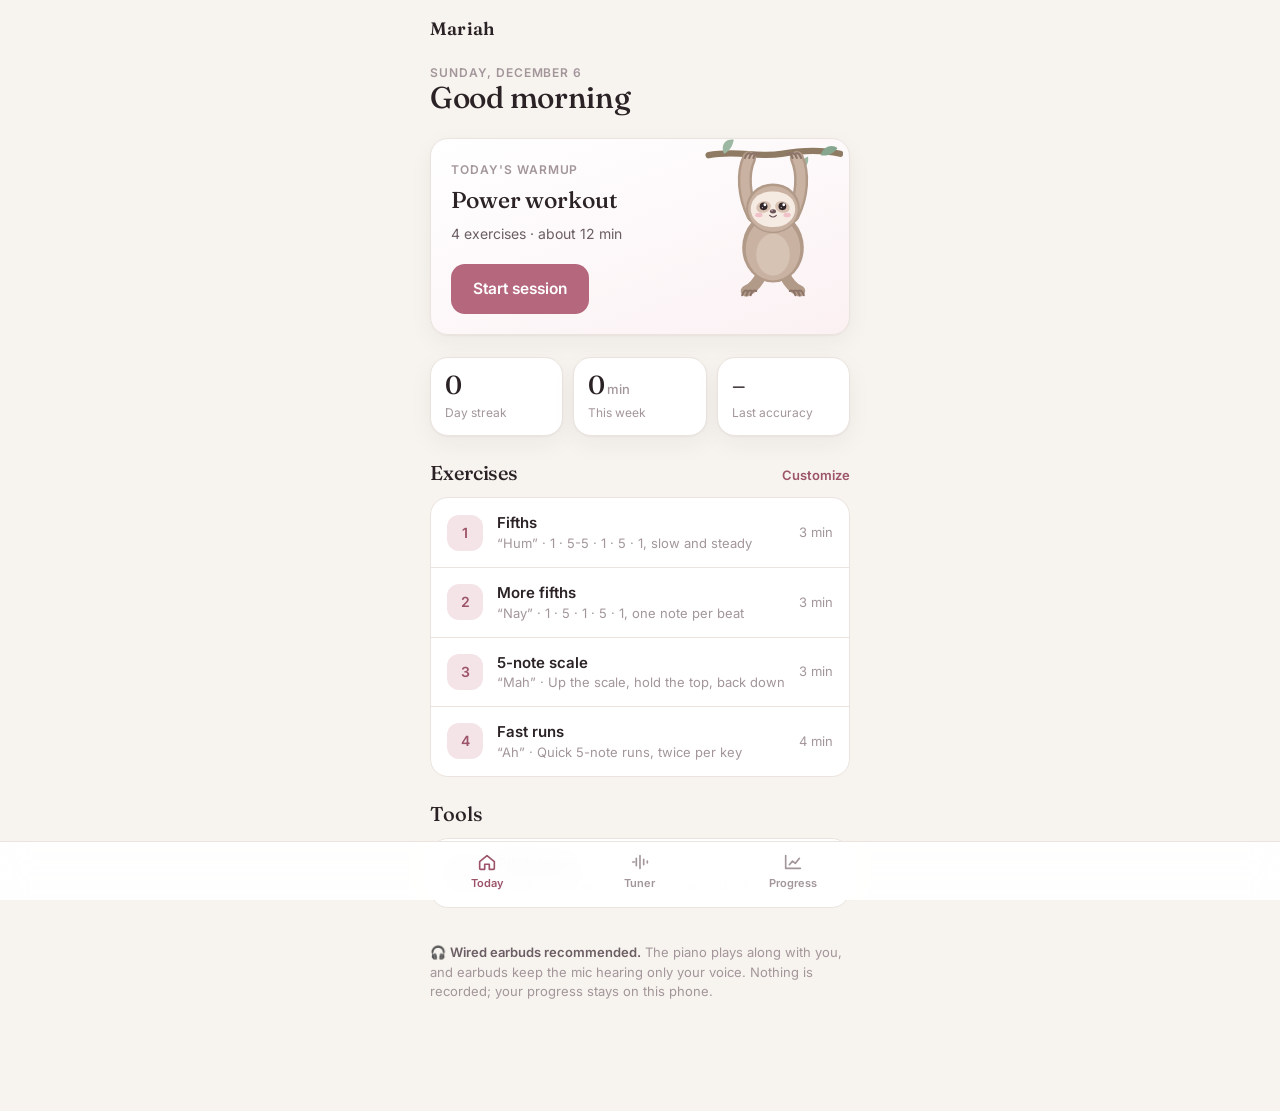
==== index.html @ 1adf5f7a "Redesign as a full app: Today, Session, Tuner and Progress screens New design system (Fraunces and I" ====
<!doctype html>
<html lang="en">
<head>
<meta charset="utf-8">
<meta name="viewport" content="width=device-width, initial-scale=1, viewport-fit=cover">
<meta name="apple-mobile-web-app-capable" content="yes">
<meta name="apple-mobile-web-app-title" content="Mariah">
<meta name="theme-color" content="#f7f3ef">
<title>Mariah · Voice Coach</title>
<link rel="preconnect" href="https://fonts.googleapis.com">
<link rel="preconnect" href="https://fonts.gstatic.com" crossorigin>
<link href="https://fonts.googleapis.com/css2?family=Fraunces:opsz,wght@9..144,400;9..144,500;9..144,600&family=Inter:wght@400;500;600&display=swap" rel="stylesheet">
<link rel="stylesheet" href="theme.css">
<link rel="icon" href="sloth.svg">
<link rel="apple-touch-icon" href="sloth.svg">
<style>
  .top { display: flex; align-items: center; justify-content: space-between; }
  .brand { font-family: var(--serif); font-size: 18px; font-weight: 600; letter-spacing: .01em; }
  .hero { position: relative; overflow: hidden; padding: 22px 20px 20px; background: linear-gradient(160deg, #fff 0%, #fbf1f3 100%); }
  .hero .copy { position: relative; z-index: 1; max-width: 62%; display: flex; flex-direction: column; gap: 6px; }
  .hero .h2 { font-size: 23px; }
  .hero .btn { margin-top: 14px; align-self: flex-start; }
  .hero .art { position: absolute; right: 6px; top: -2px; width: 140px; height: 168px; }
  .hero .pills { display: flex; gap: 6px; flex-wrap: wrap; margin-top: 4px; }
</style>
</head>
<body>
<main class="app">
  <div class="top">
    <span class="brand">Mariah</span>
    <span class="pill" id="streakPill" hidden></span>
  </div>

  <div>
    <div class="eyebrow" id="date"></div>
    <h1 id="greet">Good evening</h1>
  </div>

  <section class="card hero">
    <div class="art" data-sloth="happy"></div>
    <div class="copy">
      <span class="eyebrow">Today's warmup</span>
      <span class="h2">Power workout</span>
      <span class="sub" id="heroMeta">4 exercises</span>
      <a class="btn accent" href="warmup.html?start=all">Start session</a>
    </div>
  </section>

  <section class="stats">
    <div class="card stat"><div class="v" id="sStreak">0</div><div class="l">Day streak</div></div>
    <div class="card stat"><div class="v" id="sWeek">0<small>min</small></div><div class="l">This week</div></div>
    <div class="card stat"><div class="v" id="sAcc">–</div><div class="l">Last accuracy</div></div>
  </section>

  <section class="section">
    <div class="section-head"><h2>Exercises</h2><a href="warmup.html">Customize</a></div>
    <div class="list" id="exList"></div>
  </section>

  <section class="section">
    <h2>Tools</h2>
    <div class="list">
      <a class="row" href="tuner.html">
        <span class="badge"><svg width="18" height="18" viewBox="0 0 24 24" fill="none" stroke="currentColor" stroke-width="1.8" stroke-linecap="round"><path d="M4 12h2M8 8v8M12 5v14M16 9v6M20 11v2"/></svg></span>
        <span class="grow"><div class="title">Pitch tuner</div><div class="meta">Match a note and see how close you are</div></span>
        <span class="chev">›</span>
      </a>
    </div>
  </section>

  <p class="hint">🎧 <b>Wired earbuds recommended.</b> The piano plays along with you, and earbuds keep the mic hearing only your voice. Nothing is recorded; your progress stays on this phone.</p>
</main>

<script type="module">
  import { EXERCISES, minutesFor, settings } from "./exercises.js";
  import { stats } from "./store.js";
  import { drawSloths } from "./sloth.js";
  import { tabbar, greeting } from "./ui.js";

  const $ = (id) => document.getElementById(id);
  $("greet").textContent = greeting();
  $("date").textContent = new Date().toLocaleDateString(undefined, { weekday: "long", month: "long", day: "numeric" });

  const total = EXERCISES.reduce((n, ex) => n + minutesFor(ex, settings.climb, settings.speed), 0);
  $("heroMeta").textContent = `${EXERCISES.length} exercises · about ${Math.round(total)} min`;

  $("exList").innerHTML = EXERCISES.map((ex, i) => `
    <a class="row" href="warmup.html?start=${i}">
      <span class="badge">${i + 1}</span>
      <span class="grow"><div class="title">${ex.name}</div><div class="meta">“${ex.sound}” · ${ex.desc}</div></span>
      <span class="meta">${Math.max(1, Math.round(minutesFor(ex, settings.climb, settings.speed)))} min</span>
    </a>`).join("");

  const s = stats();
  $("sStreak").textContent = s.streak;
  $("sWeek").innerHTML = `${s.weekMinutes}<small>min</small>`;
  $("sAcc").innerHTML = s.lastAccuracy === null ? "–" : `${s.lastAccuracy}<small>%</small>`;
  if (s.streak > 1) { $("streakPill").hidden = false; $("streakPill").textContent = `🔥 ${s.streak} days`; }

  drawSloths();
  tabbar("today");
</script>
</body>
</html>
---- theme.css ----
/* Mariah design system: warm linen, deep ink, muted rose. */
:root {
  --bg: #f7f3ef;
  --surface: #ffffff;
  --surface-2: #fbf8f5;
  --ink: #2b2226;
  --ink-2: #6b5e64;
  --ink-3: #a3969b;
  --line: #ebe3de;
  --accent: #b5677d;
  --accent-ink: #9c5468;
  --accent-soft: #f4e4e8;
  --ok: #6f9e84;
  --ok-soft: #e3efe7;
  --low: #cc9358;
  --low-soft: #f6eadc;
  --high: #c4655f;
  --high-soft: #f6e1df;
  --radius: 18px;
  --shadow: 0 1px 2px rgba(43, 34, 38, .04), 0 8px 24px rgba(43, 34, 38, .05);
  --serif: "Fraunces", Georgia, "Times New Roman", serif;
  --sans: "Inter", -apple-system, BlinkMacSystemFont, "Segoe UI", Roboto, sans-serif;
}

* { box-sizing: border-box; }
[hidden] { display: none !important; }
html, body { margin: 0; min-height: 100%; }
body {
  background: var(--bg); color: var(--ink); font-family: var(--sans); font-size: 15px; line-height: 1.45;
  -webkit-font-smoothing: antialiased; -webkit-tap-highlight-color: transparent;
}
button { font: inherit; color: inherit; border: 0; background: none; cursor: pointer; padding: 0; }
a { color: inherit; text-decoration: none; }

/* App shell */
.app { max-width: 460px; margin: 0 auto; min-height: 100vh; padding: max(16px, env(safe-area-inset-top)) 20px calc(96px + env(safe-area-inset-bottom)); display: flex; flex-direction: column; gap: 22px; }
.eyebrow { font-size: 12px; font-weight: 600; letter-spacing: .08em; text-transform: uppercase; color: var(--ink-3); }
h1, .h1 { font-family: var(--serif); font-weight: 500; font-size: 30px; line-height: 1.15; letter-spacing: -.01em; margin: 0; }
h2, .h2 { font-family: var(--serif); font-weight: 500; font-size: 20px; margin: 0; letter-spacing: -.005em; }
.sub { color: var(--ink-2); font-size: 14px; }
.section { display: flex; flex-direction: column; gap: 10px; }
.section-head { display: flex; align-items: baseline; justify-content: space-between; }
.section-head a { font-size: 13px; font-weight: 600; color: var(--accent-ink); }

/* Cards and rows */
.card { background: var(--surface); border: 1px solid var(--line); border-radius: var(--radius); box-shadow: var(--shadow); }
.list { background: var(--surface); border: 1px solid var(--line); border-radius: var(--radius); overflow: hidden; }
.row { display: flex; align-items: center; gap: 14px; padding: 14px 16px; width: 100%; text-align: left; }
.row + .row { border-top: 1px solid var(--line); }
.row .badge { width: 36px; height: 36px; border-radius: 12px; background: var(--accent-soft); color: var(--accent-ink); display: grid; place-items: center; font-weight: 600; font-size: 14px; flex: none; }
.row .grow { flex: 1; min-width: 0; }
.row .title { font-weight: 600; font-size: 15px; }
.row .meta { color: var(--ink-3); font-size: 13px; }
.row .chev { color: var(--ink-3); flex: none; }

/* Stats */
.stats { display: grid; grid-template-columns: repeat(3, 1fr); gap: 10px; }
.stat { padding: 14px; }
.stat .v { font-family: var(--serif); font-size: 26px; line-height: 1; font-weight: 500; }
.stat .v small { font-family: var(--sans); font-size: 13px; color: var(--ink-3); font-weight: 500; margin-left: 2px; }
.stat .l { font-size: 12px; color: var(--ink-3); margin-top: 6px; }

/* Buttons */
.btn { display: inline-flex; align-items: center; justify-content: center; gap: 8px; height: 50px; padding: 0 22px; border-radius: 14px; font-weight: 600; font-size: 15.5px; background: var(--ink); color: #fff; }
.btn.block { width: 100%; }
.btn.accent { background: var(--accent); }
.btn.ghost { background: var(--surface); color: var(--ink); border: 1px solid var(--line); }
.btn.stop { background: var(--surface); color: var(--ink); border: 1px solid var(--line); }
.icon-btn { width: 40px; height: 40px; border-radius: 12px; display: grid; place-items: center; color: var(--ink-2); background: var(--surface); border: 1px solid var(--line); }
.stepper { display: flex; align-items: center; gap: 4px; }
.stepper button { width: 34px; height: 34px; border-radius: 10px; background: var(--surface-2); border: 1px solid var(--line); font-size: 18px; color: var(--ink-2); }
.stepper .val { min-width: 58px; text-align: center; font-weight: 600; font-variant-numeric: tabular-nums; }

/* Bottom tab bar */
.tabbar { position: fixed; left: 0; right: 0; bottom: 0; z-index: 10; background: rgba(255, 255, 255, .92); backdrop-filter: blur(14px); -webkit-backdrop-filter: blur(14px); border-top: 1px solid var(--line); padding-bottom: env(safe-area-inset-bottom); }
.tabbar nav { max-width: 460px; margin: 0 auto; display: flex; }
.tabbar a { flex: 1; display: flex; flex-direction: column; align-items: center; gap: 3px; padding: 9px 0 8px; font-size: 11px; font-weight: 600; color: var(--ink-3); }
.tabbar a svg { width: 22px; height: 22px; }
.tabbar a.on { color: var(--accent-ink); }

/* Coach line: Mariah's avatar and what she says */
.coach { display: flex; align-items: center; gap: 12px; }
.coach .avatar { width: 44px; height: 44px; border-radius: 50%; background: var(--accent-soft); overflow: hidden; flex: none; display: grid; place-items: center; }
.coach .avatar > div { width: 40px; height: 40px; margin-top: 4px; }
.coach .who { font-size: 12px; font-weight: 600; color: var(--ink-3); }
.coach .says { font-size: 15.5px; font-weight: 500; }
.coach .says.ok { color: var(--ok); } .coach .says.low { color: var(--low); } .coach .says.high { color: var(--high); }

.hint { color: var(--ink-3); font-size: 13px; line-height: 1.5; }
.hint b { color: var(--ink-2); font-weight: 600; }
.error { color: var(--high); font-size: 14px; }
.pill { display: inline-flex; align-items: center; gap: 6px; height: 26px; padding: 0 10px; border-radius: 999px; font-size: 12px; font-weight: 600; background: var(--accent-soft); color: var(--accent-ink); }
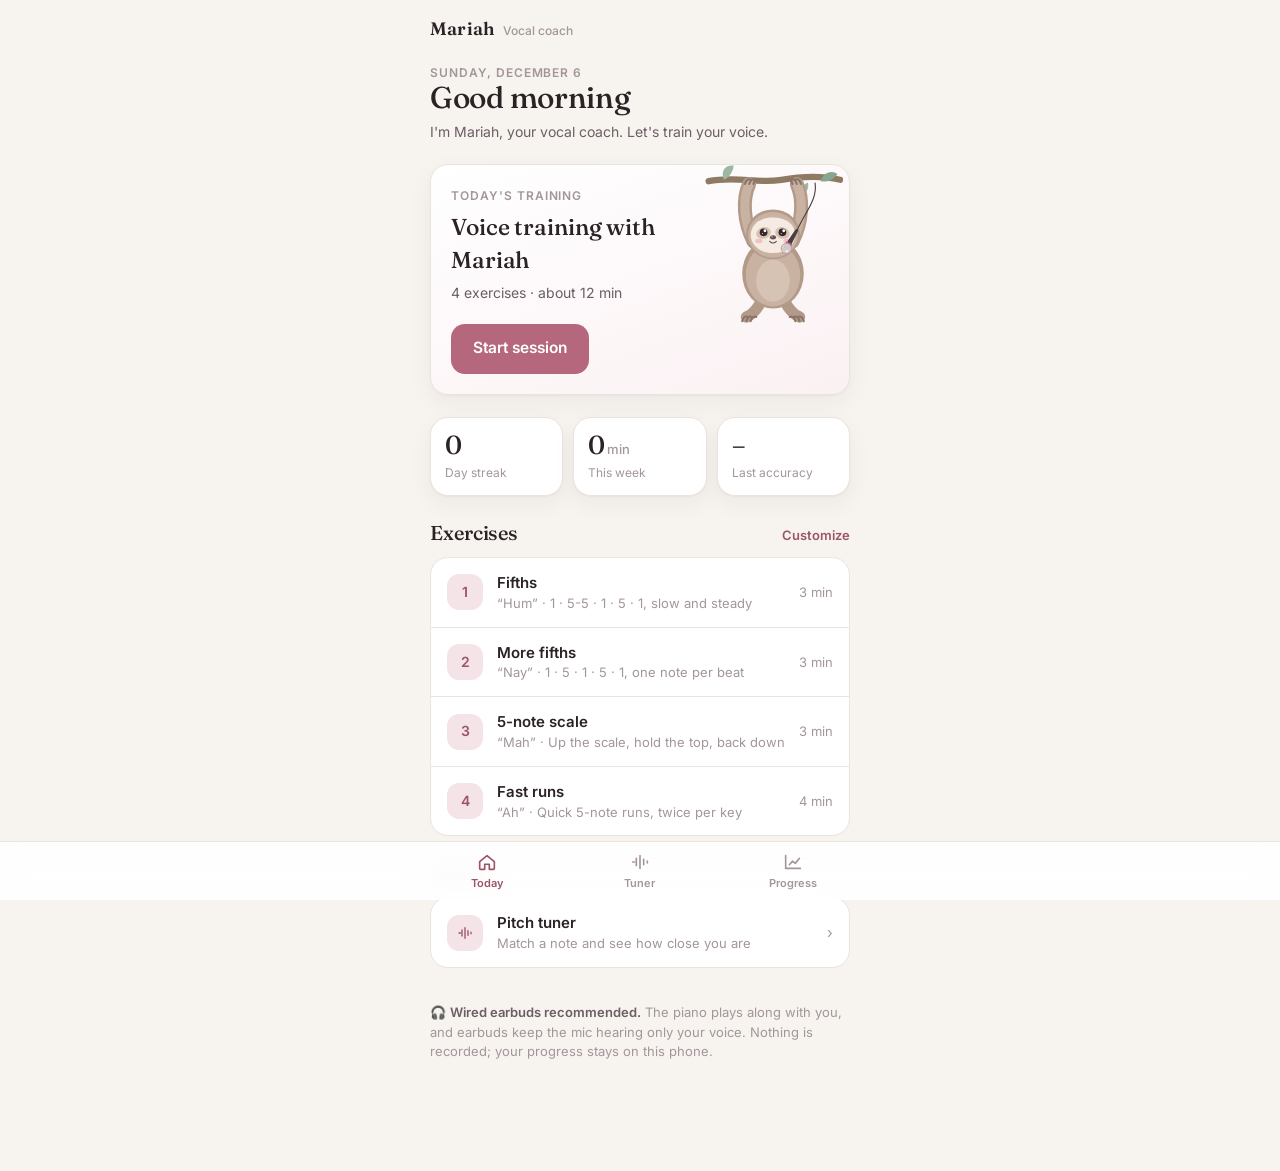
==== commit 22c6f4ec: "Add Pause and make End stop the piano; frame Mariah as the vocal coach End now cancels every schedul" ====
--- a/index.html
+++ b/index.html
@@ -6,7 +6,7 @@
 <meta name="apple-mobile-web-app-capable" content="yes">
 <meta name="apple-mobile-web-app-title" content="Mariah">
 <meta name="theme-color" content="#f7f3ef">
-<title>Mariah · Voice Coach</title>
+<title>Mariah · Vocal Coach</title>
 <link rel="preconnect" href="https://fonts.googleapis.com">
 <link rel="preconnect" href="https://fonts.gstatic.com" crossorigin>
 <link href="https://fonts.googleapis.com/css2?family=Fraunces:opsz,wght@9..144,400;9..144,500;9..144,600&family=Inter:wght@400;500;600&display=swap" rel="stylesheet">
@@ -15,9 +15,10 @@
 <link rel="apple-touch-icon" href="sloth.svg">
 <style>
   .top { display: flex; align-items: center; justify-content: space-between; }
-  .brand { font-family: var(--serif); font-size: 18px; font-weight: 600; letter-spacing: .01em; }
+  .brand { font-family: var(--serif); font-size: 18px; font-weight: 600; letter-spacing: .01em; display: flex; align-items: baseline; gap: 8px; }
+  .brand .tag { font-family: var(--sans); font-size: 12px; font-weight: 500; color: var(--ink-3); letter-spacing: 0; }
   .hero { position: relative; overflow: hidden; padding: 22px 20px 20px; background: linear-gradient(160deg, #fff 0%, #fbf1f3 100%); }
-  .hero .copy { position: relative; z-index: 1; max-width: 62%; display: flex; flex-direction: column; gap: 6px; }
+  .hero .copy { position: relative; z-index: 1; max-width: 60%; display: flex; flex-direction: column; gap: 6px; }
   .hero .h2 { font-size: 23px; }
   .hero .btn { margin-top: 14px; align-self: flex-start; }
   .hero .art { position: absolute; right: 6px; top: -2px; width: 140px; height: 168px; }
@@ -27,20 +28,21 @@
 <body>
 <main class="app">
   <div class="top">
-    <span class="brand">Mariah</span>
+    <span class="brand">Mariah <span class="tag">Vocal coach</span></span>
     <span class="pill" id="streakPill" hidden></span>
   </div>
 
   <div>
     <div class="eyebrow" id="date"></div>
     <h1 id="greet">Good evening</h1>
+    <p class="sub" style="margin:6px 0 0">I'm Mariah, your vocal coach. Let's train your voice.</p>
   </div>
 
   <section class="card hero">
     <div class="art" data-sloth="happy"></div>
     <div class="copy">
-      <span class="eyebrow">Today's warmup</span>
-      <span class="h2">Power workout</span>
+      <span class="eyebrow">Today's training</span>
+      <span class="h2">Voice training with Mariah</span>
       <span class="sub" id="heroMeta">4 exercises</span>
       <a class="btn accent" href="warmup.html?start=all">Start session</a>
     </div>
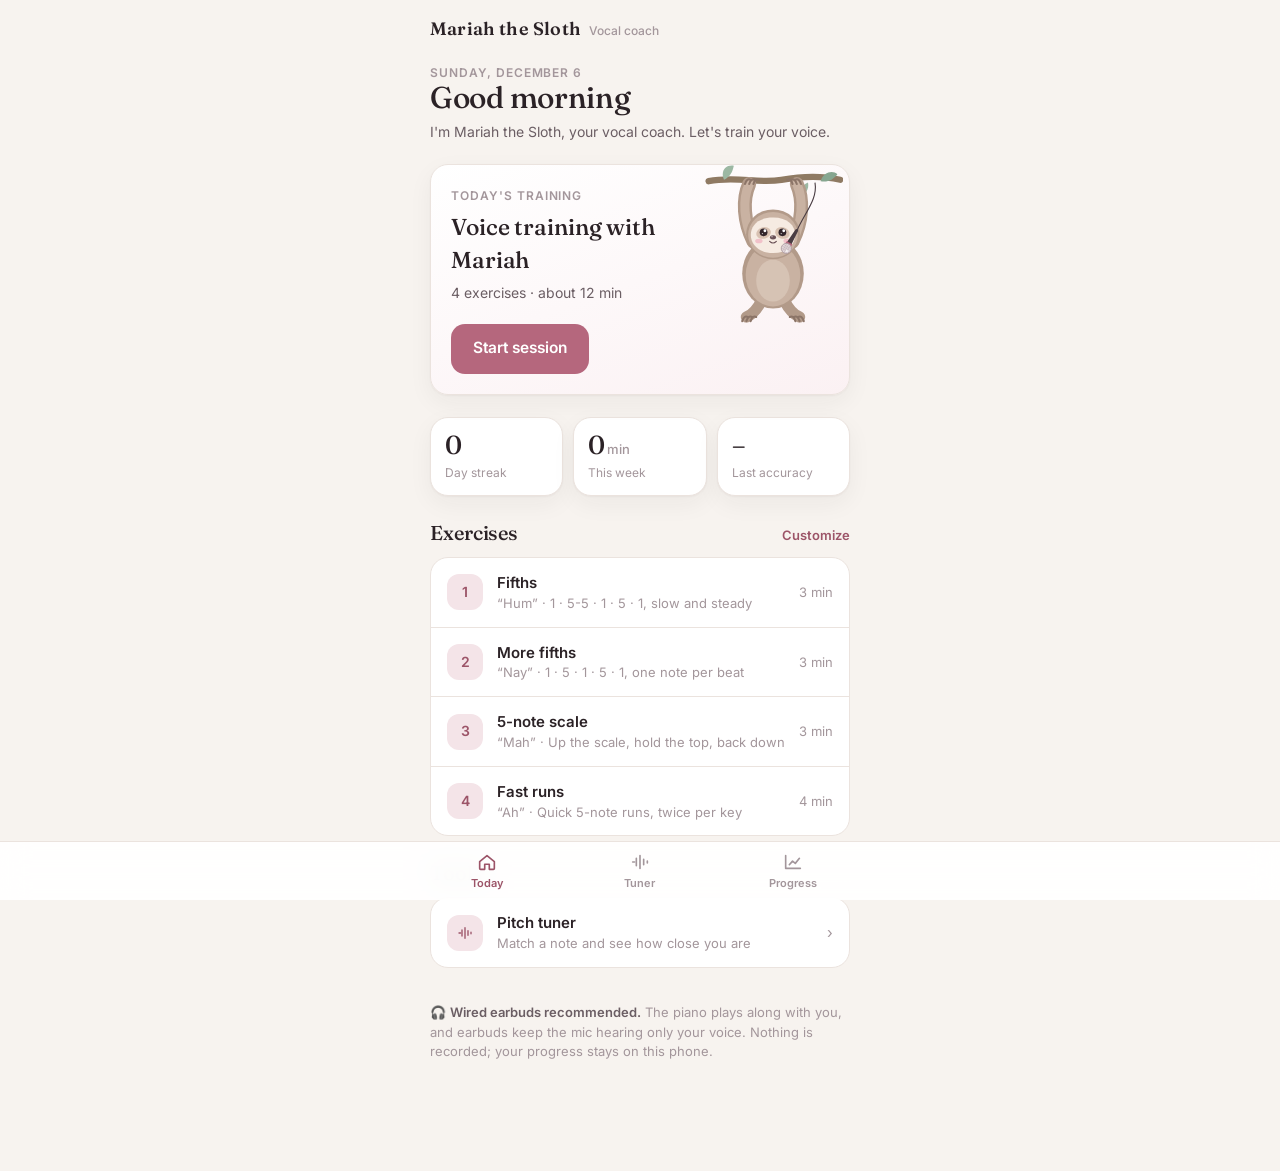
==== commit 3f4e9082: "Name the app Mariah the Sloth Co-Authored-By: Claude Opus 5.5 (1M context) <noreply@anthropic.com> C" ====
--- a/index.html
+++ b/index.html
@@ -4,9 +4,9 @@
 <meta charset="utf-8">
 <meta name="viewport" content="width=device-width, initial-scale=1, viewport-fit=cover">
 <meta name="apple-mobile-web-app-capable" content="yes">
-<meta name="apple-mobile-web-app-title" content="Mariah">
+<meta name="apple-mobile-web-app-title" content="Mariah the Sloth">
 <meta name="theme-color" content="#f7f3ef">
-<title>Mariah · Vocal Coach</title>
+<title>Mariah the Sloth · Vocal Coach</title>
 <link rel="preconnect" href="https://fonts.googleapis.com">
 <link rel="preconnect" href="https://fonts.gstatic.com" crossorigin>
 <link href="https://fonts.googleapis.com/css2?family=Fraunces:opsz,wght@9..144,400;9..144,500;9..144,600&family=Inter:wght@400;500;600&display=swap" rel="stylesheet">
@@ -28,14 +28,14 @@
 <body>
 <main class="app">
   <div class="top">
-    <span class="brand">Mariah <span class="tag">Vocal coach</span></span>
+    <span class="brand">Mariah the Sloth <span class="tag">Vocal coach</span></span>
     <span class="pill" id="streakPill" hidden></span>
   </div>
 
   <div>
     <div class="eyebrow" id="date"></div>
     <h1 id="greet">Good evening</h1>
-    <p class="sub" style="margin:6px 0 0">I'm Mariah, your vocal coach. Let's train your voice.</p>
+    <p class="sub" style="margin:6px 0 0">I'm Mariah the Sloth, your vocal coach. Let's train your voice.</p>
   </div>
 
   <section class="card hero">
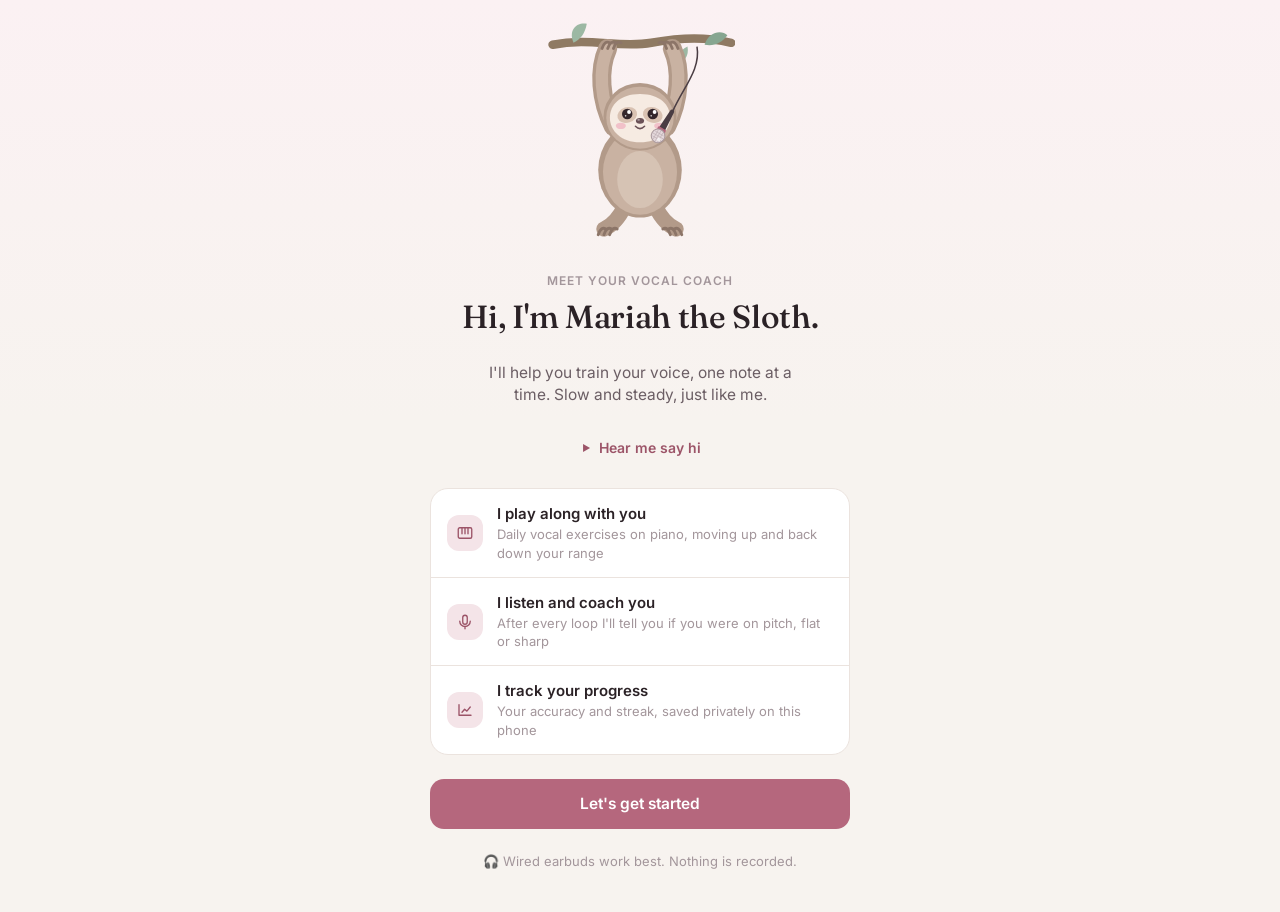
==== commit aca99394: "Introduce Mariah the Sloth: welcome screen and intro card First visit opens a welcome screen where s" ====
--- a/index.html
+++ b/index.html
@@ -17,6 +17,12 @@
   .top { display: flex; align-items: center; justify-content: space-between; }
   .brand { font-family: var(--serif); font-size: 18px; font-weight: 600; letter-spacing: .01em; display: flex; align-items: baseline; gap: 8px; }
   .brand .tag { font-family: var(--sans); font-size: 12px; font-weight: 500; color: var(--ink-3); letter-spacing: 0; }
+  .meet { display: flex; gap: 14px; padding: 16px; align-items: flex-start; }
+  .meet .avatar { width: 56px; height: 56px; border-radius: 50%; background: var(--accent-soft); overflow: hidden; flex: none; display: grid; place-items: center; }
+  .meet .avatar > div { width: 52px; height: 52px; margin-top: 6px; }
+  .meet .name { font-family: var(--serif); font-size: 18px; font-weight: 500; }
+  .meet .role { font-size: 12px; font-weight: 600; color: var(--accent-ink); letter-spacing: .02em; }
+  .meet .line { margin: 8px 0 0; color: var(--ink-2); font-size: 14.5px; line-height: 1.45; }
   .hero { position: relative; overflow: hidden; padding: 22px 20px 20px; background: linear-gradient(160deg, #fff 0%, #fbf1f3 100%); }
   .hero .copy { position: relative; z-index: 1; max-width: 60%; display: flex; flex-direction: column; gap: 6px; }
   .hero .h2 { font-size: 23px; }
@@ -35,8 +41,16 @@
   <div>
     <div class="eyebrow" id="date"></div>
     <h1 id="greet">Good evening</h1>
-    <p class="sub" style="margin:6px 0 0">I'm Mariah the Sloth, your vocal coach. Let's train your voice.</p>
   </div>
+
+  <a class="card meet" href="welcome.html">
+    <div class="avatar"><div data-sloth="happy" data-pose="head"></div></div>
+    <div class="grow">
+      <div class="name">Mariah the Sloth</div>
+      <div class="role">Your vocal coach</div>
+      <p class="line">“Hi! I'll play along on piano and tell you after every loop if you're on pitch. Ready to train your voice?”</p>
+    </div>
+  </a>
 
   <section class="card hero">
     <div class="art" data-sloth="happy"></div>
@@ -79,6 +93,11 @@
   import { drawSloths } from "./sloth.js";
   import { tabbar, greeting } from "./ui.js";
 
+  // First visit: Mariah introduces herself
+  let met = true;
+  try { met = localStorage.getItem("mariahMet") === "1"; } catch {}
+  if (!met) location.replace("welcome.html");
+
   const $ = (id) => document.getElementById(id);
   $("greet").textContent = greeting();
   $("date").textContent = new Date().toLocaleDateString(undefined, { weekday: "long", month: "long", day: "numeric" });
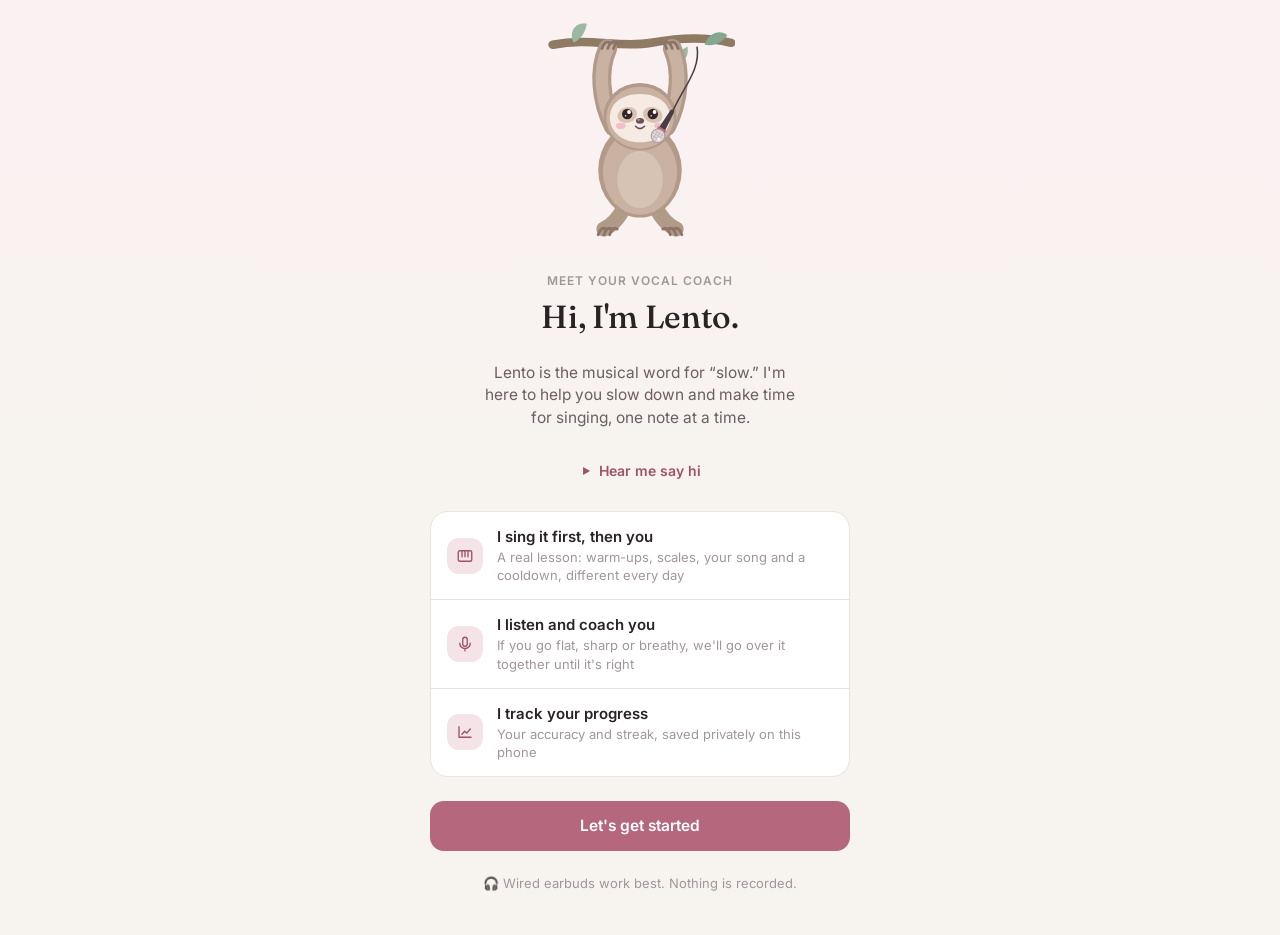
==== commit c089a6d2: "Rename to Lento and turn the warm-up into a full vocal lesson - Rename Mariah to Lento across the ap" ====
--- a/index.html
+++ b/index.html
@@ -4,9 +4,9 @@
 <meta charset="utf-8">
 <meta name="viewport" content="width=device-width, initial-scale=1, viewport-fit=cover">
 <meta name="apple-mobile-web-app-capable" content="yes">
-<meta name="apple-mobile-web-app-title" content="Mariah the Sloth">
+<meta name="apple-mobile-web-app-title" content="Lento">
 <meta name="theme-color" content="#f7f3ef">
-<title>Mariah the Sloth · Vocal Coach</title>
+<title>Lento · Vocal coach</title>
 <link rel="preconnect" href="https://fonts.googleapis.com">
 <link rel="preconnect" href="https://fonts.gstatic.com" crossorigin>
 <link href="https://fonts.googleapis.com/css2?family=Fraunces:opsz,wght@9..144,400;9..144,500;9..144,600&family=Inter:wght@400;500;600&display=swap" rel="stylesheet">
@@ -34,7 +34,7 @@
 <body>
 <main class="app">
   <div class="top">
-    <span class="brand">Mariah the Sloth <span class="tag">Vocal coach</span></span>
+    <span class="brand">Lento <span class="tag">Vocal coach</span></span>
     <span class="pill" id="streakPill" hidden></span>
   </div>
 
@@ -46,19 +46,19 @@
   <a class="card meet" href="welcome.html">
     <div class="avatar"><div data-sloth="happy" data-pose="head"></div></div>
     <div class="grow">
-      <div class="name">Mariah the Sloth</div>
+      <div class="name">Lento</div>
       <div class="role">Your vocal coach</div>
-      <p class="line">“Hi! I'll play along on piano and tell you after every loop if you're on pitch. Ready to train your voice?”</p>
+      <p class="line" id="hiLine">“Hi! Slow down with me for a few minutes. I'll sing each exercise first, then play piano while you sing.”</p>
     </div>
   </a>
 
   <section class="card hero">
     <div class="art" data-sloth="happy"></div>
     <div class="copy">
-      <span class="eyebrow">Today's training</span>
-      <span class="h2">Voice training with Mariah</span>
-      <span class="sub" id="heroMeta">4 exercises</span>
-      <a class="btn accent" href="warmup.html?start=all">Start session</a>
+      <span class="eyebrow">Today's lesson</span>
+      <span class="h2">Your vocal lesson with Lento</span>
+      <span class="sub" id="heroMeta">Warm-up, scales, your song, cooldown</span>
+      <a class="btn accent" href="lesson.html">Start your vocal lesson</a>
     </div>
   </section>
 
@@ -69,7 +69,12 @@
   </section>
 
   <section class="section">
-    <div class="section-head"><h2>Exercises</h2><a href="warmup.html">Customize</a></div>
+    <div class="section-head"><h2>Your song</h2><a href="song.html" id="songEdit">Add</a></div>
+    <a class="list" href="song.html" id="songCard"></a>
+  </section>
+
+  <section class="section">
+    <div class="section-head"><h2>Practice one exercise</h2><button class="sub" id="moreEx" style="font-weight:600;color:var(--accent-ink)">Show all</button></div>
     <div class="list" id="exList"></div>
   </section>
 
@@ -85,32 +90,46 @@
   </section>
 
   <p class="hint">🎧 <b>Wired earbuds recommended.</b> The piano plays along with you, and earbuds keep the mic hearing only your voice. Nothing is recorded; your progress stays on this phone.</p>
+  <p class="hint">Lento is the musical marking for “slow.” She's here to remind you to slow down and make time for singing.</p>
 </main>
 
 <script type="module">
   import { EXERCISES, minutesFor, settings } from "./exercises.js";
+  import { buildLesson } from "./lesson.js";
+  import { loadSong } from "./song.js";
   import { stats } from "./store.js";
   import { drawSloths } from "./sloth.js";
   import { tabbar, greeting } from "./ui.js";
 
-  // First visit: Mariah introduces herself
+  // First visit: Lento introduces herself (once more for anyone who met her as Mariah)
   let met = true;
-  try { met = localStorage.getItem("mariahMet") === "1"; } catch {}
+  try { met = localStorage.getItem("lentoMet") === "1"; } catch {}
   if (!met) location.replace("welcome.html");
 
   const $ = (id) => document.getElementById(id);
   $("greet").textContent = greeting();
   $("date").textContent = new Date().toLocaleDateString(undefined, { weekday: "long", month: "long", day: "numeric" });
 
-  const total = EXERCISES.reduce((n, ex) => n + minutesFor(ex, settings.climb, settings.speed), 0);
-  $("heroMeta").textContent = `${EXERCISES.length} exercises · about ${Math.round(total)} min`;
+  const song = loadSong();
+  const lesson = buildLesson({ song });
+  $("heroMeta").textContent = `Warm-up, scales, ${song ? "your song" : "a song"}, cooldown · about ${lesson.minutes} min`;
 
-  $("exList").innerHTML = EXERCISES.map((ex, i) => `
-    <a class="row" href="warmup.html?start=${i}">
-      <span class="badge">${i + 1}</span>
-      <span class="grow"><div class="title">${ex.name}</div><div class="meta">“${ex.sound}” · ${ex.desc}</div></span>
+  $("songEdit").textContent = song ? "Edit" : "Add";
+  $("songCard").innerHTML = song
+    ? `<span class="row"><span class="badge">♪</span><span class="grow"><div class="title">${esc(song.title)}</div><div class="meta">${song.sections.map((s) => esc(s.name)).join(" · ")}</div></span><span class="chev">›</span></span>`
+    : `<span class="row"><span class="badge">♪</span><span class="grow"><div class="title">Add a song you're practicing</div><div class="meta">Lento gives you the starting note and works through it with you</div></span><span class="chev">›</span></span>`;
+
+  const KINDS = { warmup: "Warm-up", scale: "Scale", cooldown: "Cooldown" };
+  const showEx = (all) => {
+    $("exList").innerHTML = EXERCISES.slice(0, all ? undefined : 4).map((ex) => `
+    <a class="row" href="lesson.html?only=${ex.id}">
+      <span class="grow"><div class="title">${ex.name}</div><div class="meta">${KINDS[ex.kind]} · “${ex.sound}” · ${ex.desc}</div></span>
       <span class="meta">${Math.max(1, Math.round(minutesFor(ex, settings.climb, settings.speed)))} min</span>
     </a>`).join("");
+    $("moreEx").hidden = all;
+  };
+  showEx(false);
+  $("moreEx").onclick = () => showEx(true);
 
   const s = stats();
   $("sStreak").textContent = s.streak;
@@ -118,6 +137,8 @@
   $("sAcc").innerHTML = s.lastAccuracy === null ? "–" : `${s.lastAccuracy}<small>%</small>`;
   if (s.streak > 1) { $("streakPill").hidden = false; $("streakPill").textContent = `🔥 ${s.streak} days`; }
 
+  function esc(t) { return String(t).replace(/[&<>"]/g, (c) => ({ "&": "&amp;", "<": "&lt;", ">": "&gt;", '"': "&quot;" })[c]); }
+
   drawSloths();
   tabbar("today");
 </script>
--- a/theme.css
+++ b/theme.css
@@ -1,4 +1,4 @@
-/* Mariah design system: warm linen, deep ink, muted rose. */
+/* Lento design system: warm linen, deep ink, muted rose. */
 :root {
   --bg: #f7f3ef;
   --surface: #ffffff;
@@ -78,7 +78,7 @@
 .tabbar a svg { width: 22px; height: 22px; }
 .tabbar a.on { color: var(--accent-ink); }
 
-/* Coach line: Mariah's avatar and what she says */
+/* Coach line: Lento's avatar and what she says */
 .coach { display: flex; align-items: center; gap: 12px; }
 .coach .avatar { width: 44px; height: 44px; border-radius: 50%; background: var(--accent-soft); overflow: hidden; flex: none; display: grid; place-items: center; }
 .coach .avatar > div { width: 40px; height: 40px; margin-top: 4px; }
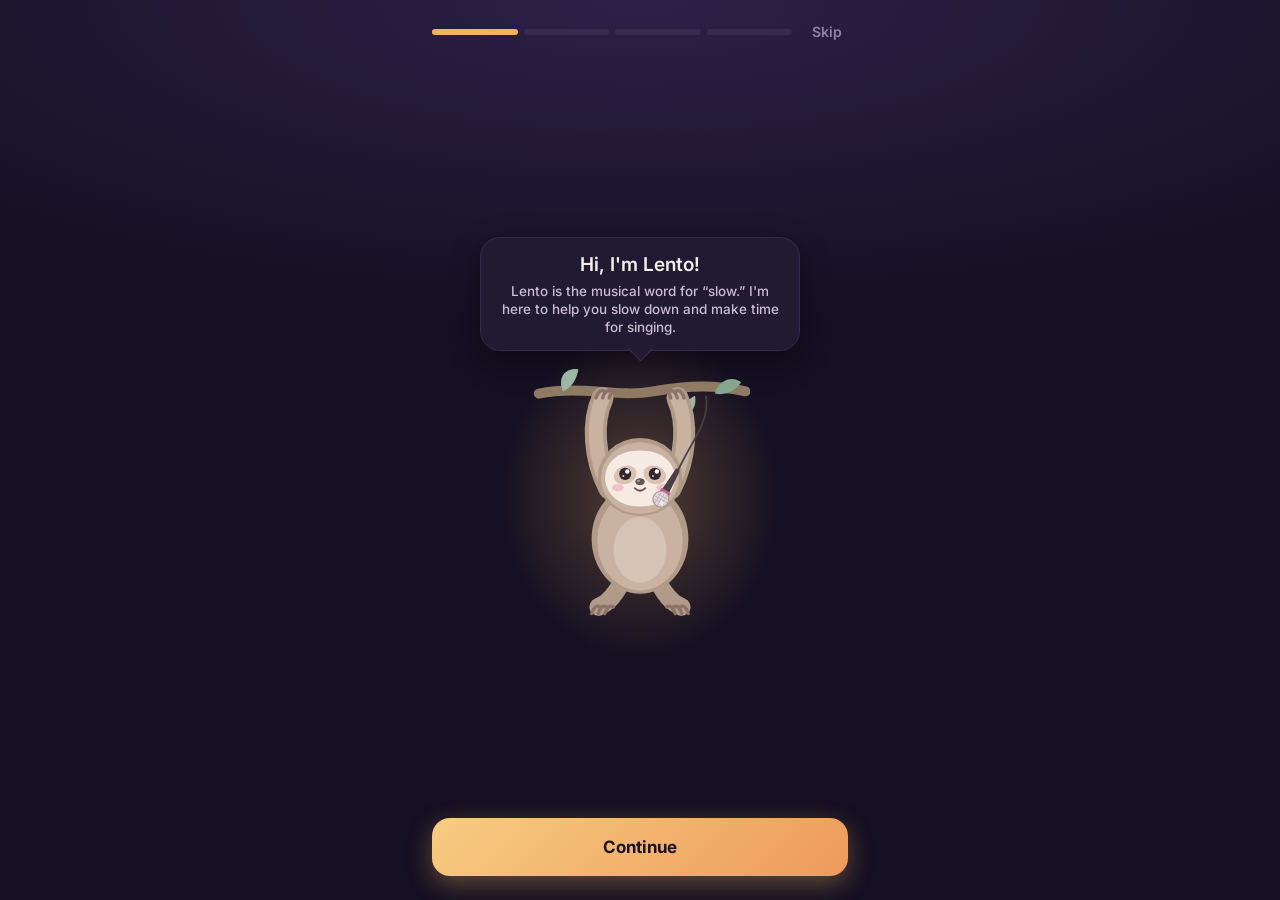
==== commit 80b926b0: "Duolingo-style screens, app navigation and three looks - Home is just Lento, one line from her and o" ====
--- a/index.html
+++ b/index.html
@@ -2,104 +2,49 @@
 <html lang="en">
 <head>
 <meta charset="utf-8">
+<script>try{document.documentElement.dataset.theme=localStorage.getItem("lentoTheme")||"night"}catch(e){}</script>
 <meta name="viewport" content="width=device-width, initial-scale=1, viewport-fit=cover">
 <meta name="apple-mobile-web-app-capable" content="yes">
 <meta name="apple-mobile-web-app-title" content="Lento">
-<meta name="theme-color" content="#f7f3ef">
+<meta name="theme-color" content="#151022">
 <title>Lento · Vocal coach</title>
 <link rel="preconnect" href="https://fonts.googleapis.com">
 <link rel="preconnect" href="https://fonts.gstatic.com" crossorigin>
-<link href="https://fonts.googleapis.com/css2?family=Fraunces:opsz,wght@9..144,400;9..144,500;9..144,600&family=Inter:wght@400;500;600&display=swap" rel="stylesheet">
+<link href="https://fonts.googleapis.com/css2?family=Fraunces:opsz,wght@9..144,400;9..144,500;9..144,600&family=Inter:wght@400;500;600;700&display=swap" rel="stylesheet">
 <link rel="stylesheet" href="theme.css">
 <link rel="icon" href="sloth.svg">
-<link rel="apple-touch-icon" href="sloth.svg">
+<link rel="apple-touch-icon" href="icons/icon-180.png">
+<link rel="manifest" href="manifest.webmanifest">
+<meta name="apple-mobile-web-app-status-bar-style" content="black-translucent">
 <style>
-  .top { display: flex; align-items: center; justify-content: space-between; }
-  .brand { font-family: var(--serif); font-size: 18px; font-weight: 600; letter-spacing: .01em; display: flex; align-items: baseline; gap: 8px; }
-  .brand .tag { font-family: var(--sans); font-size: 12px; font-weight: 500; color: var(--ink-3); letter-spacing: 0; }
-  .meet { display: flex; gap: 14px; padding: 16px; align-items: flex-start; }
-  .meet .avatar { width: 56px; height: 56px; border-radius: 50%; background: var(--accent-soft); overflow: hidden; flex: none; display: grid; place-items: center; }
-  .meet .avatar > div { width: 52px; height: 52px; margin-top: 6px; }
-  .meet .name { font-family: var(--serif); font-size: 18px; font-weight: 500; }
-  .meet .role { font-size: 12px; font-weight: 600; color: var(--accent-ink); letter-spacing: .02em; }
-  .meet .line { margin: 8px 0 0; color: var(--ink-2); font-size: 14.5px; line-height: 1.45; }
-  .hero { position: relative; overflow: hidden; padding: 22px 20px 20px; background: linear-gradient(160deg, #fff 0%, #fbf1f3 100%); }
-  .hero .copy { position: relative; z-index: 1; max-width: 60%; display: flex; flex-direction: column; gap: 6px; }
-  .hero .h2 { font-size: 23px; }
-  .hero .btn { margin-top: 14px; align-self: flex-start; }
-  .hero .art { position: absolute; right: 6px; top: -2px; width: 140px; height: 168px; }
-  .hero .pills { display: flex; gap: 6px; flex-wrap: wrap; margin-top: 4px; }
+  .scene { min-height: 100svh; padding: max(16px, env(safe-area-inset-top)) 22px calc(104px + env(safe-area-inset-bottom)); max-width: 460px; margin: 0 auto; }
+  .top { width: 100%; display: flex; align-items: center; justify-content: space-between; }
+  .brand { font-family: var(--serif); font-size: 22px; font-weight: 600; }
+  .lento-big { width: 230px; height: 276px; margin-top: 8px; }
+  .meta { font-size: 13.5px; color: var(--ink-3); }
+  .scene .btn { width: 100%; }
 </style>
 </head>
 <body>
-<main class="app">
+<main class="scene">
   <div class="top">
-    <span class="brand">Lento <span class="tag">Vocal coach</span></span>
-    <span class="pill" id="streakPill" hidden></span>
+    <span class="brand">Lento</span>
+    <span class="pill" id="streak">🔥 0</span>
   </div>
-
-  <div>
-    <div class="eyebrow" id="date"></div>
-    <h1 id="greet">Good evening</h1>
-  </div>
-
-  <a class="card meet" href="welcome.html">
-    <div class="avatar"><div data-sloth="happy" data-pose="head"></div></div>
-    <div class="grow">
-      <div class="name">Lento</div>
-      <div class="role">Your vocal coach</div>
-      <p class="line" id="hiLine">“Hi! Slow down with me for a few minutes. I'll sing each exercise first, then play piano while you sing.”</p>
-    </div>
-  </a>
-
-  <section class="card hero">
-    <div class="art" data-sloth="happy"></div>
-    <div class="copy">
-      <span class="eyebrow">Today's lesson</span>
-      <span class="h2">Your vocal lesson with Lento</span>
-      <span class="sub" id="heroMeta">Warm-up, scales, your song, cooldown</span>
-      <a class="btn accent" href="lesson.html">Start your vocal lesson</a>
-    </div>
-  </section>
-
-  <section class="stats">
-    <div class="card stat"><div class="v" id="sStreak">0</div><div class="l">Day streak</div></div>
-    <div class="card stat"><div class="v" id="sWeek">0<small>min</small></div><div class="l">This week</div></div>
-    <div class="card stat"><div class="v" id="sAcc">–</div><div class="l">Last accuracy</div></div>
-  </section>
-
-  <section class="section">
-    <div class="section-head"><h2>Your song</h2><a href="song.html" id="songEdit">Add</a></div>
-    <a class="list" href="song.html" id="songCard"></a>
-  </section>
-
-  <section class="section">
-    <div class="section-head"><h2>Practice one exercise</h2><button class="sub" id="moreEx" style="font-weight:600;color:var(--accent-ink)">Show all</button></div>
-    <div class="list" id="exList"></div>
-  </section>
-
-  <section class="section">
-    <h2>Tools</h2>
-    <div class="list">
-      <a class="row" href="tuner.html">
-        <span class="badge"><svg width="18" height="18" viewBox="0 0 24 24" fill="none" stroke="currentColor" stroke-width="1.8" stroke-linecap="round"><path d="M4 12h2M8 8v8M12 5v14M16 9v6M20 11v2"/></svg></span>
-        <span class="grow"><div class="title">Pitch tuner</div><div class="meta">Match a note and see how close you are</div></span>
-        <span class="chev">›</span>
-      </a>
-    </div>
-  </section>
-
-  <p class="hint">🎧 <b>Wired earbuds recommended.</b> The piano plays along with you, and earbuds keep the mic hearing only your voice. Nothing is recorded; your progress stays on this phone.</p>
-  <p class="hint">Lento is the musical marking for “slow.” She's here to remind you to slow down and make time for singing.</p>
+  <div class="grow-space"></div>
+  <div class="say fade-in" id="say">Good evening! Ready to sing?<small id="sub">Warm-up, scales, your song and a cooldown</small></div>
+  <div class="lento-big sway"><div data-sloth="happy" id="mascot"></div></div>
+  <div class="grow-space"></div>
+  <span class="meta" id="meta"></span>
+  <a class="btn accent big" href="lesson.html">Start your vocal lesson</a>
 </main>
 
 <script type="module">
-  import { EXERCISES, minutesFor, settings } from "./exercises.js";
-  import { buildLesson } from "./lesson.js";
-  import { loadSong } from "./song.js";
   import { stats } from "./store.js";
   import { drawSloths } from "./sloth.js";
   import { tabbar, greeting } from "./ui.js";
+  import { buildLesson } from "./lesson.js";
+  import { loadSong } from "./song.js";
 
   // First visit: Lento introduces herself (once more for anyone who met her as Mariah)
   let met = true;
@@ -107,37 +52,15 @@
   if (!met) location.replace("welcome.html");
 
   const $ = (id) => document.getElementById(id);
-  $("greet").textContent = greeting();
-  $("date").textContent = new Date().toLocaleDateString(undefined, { weekday: "long", month: "long", day: "numeric" });
+  const s = stats(), song = loadSong();
+  const minutes = buildLesson({ song }).minutes;
+  const today = s.count && new Date(JSON.parse(localStorage.getItem("lentoSessions") ?? "[]").at(-1)?.at).toDateString() === new Date().toDateString();
 
-  const song = loadSong();
-  const lesson = buildLesson({ song });
-  $("heroMeta").textContent = `Warm-up, scales, ${song ? "your song" : "a song"}, cooldown · about ${lesson.minutes} min`;
-
-  $("songEdit").textContent = song ? "Edit" : "Add";
-  $("songCard").innerHTML = song
-    ? `<span class="row"><span class="badge">♪</span><span class="grow"><div class="title">${esc(song.title)}</div><div class="meta">${song.sections.map((s) => esc(s.name)).join(" · ")}</div></span><span class="chev">›</span></span>`
-    : `<span class="row"><span class="badge">♪</span><span class="grow"><div class="title">Add a song you're practicing</div><div class="meta">Lento gives you the starting note and works through it with you</div></span><span class="chev">›</span></span>`;
-
-  const KINDS = { warmup: "Warm-up", scale: "Scale", cooldown: "Cooldown" };
-  const showEx = (all) => {
-    $("exList").innerHTML = EXERCISES.slice(0, all ? undefined : 4).map((ex) => `
-    <a class="row" href="lesson.html?only=${ex.id}">
-      <span class="grow"><div class="title">${ex.name}</div><div class="meta">${KINDS[ex.kind]} · “${ex.sound}” · ${ex.desc}</div></span>
-      <span class="meta">${Math.max(1, Math.round(minutesFor(ex, settings.climb, settings.speed)))} min</span>
-    </a>`).join("");
-    $("moreEx").hidden = all;
-  };
-  showEx(false);
-  $("moreEx").onclick = () => showEx(true);
-
-  const s = stats();
-  $("sStreak").textContent = s.streak;
-  $("sWeek").innerHTML = `${s.weekMinutes}<small>min</small>`;
-  $("sAcc").innerHTML = s.lastAccuracy === null ? "–" : `${s.lastAccuracy}<small>%</small>`;
-  if (s.streak > 1) { $("streakPill").hidden = false; $("streakPill").textContent = `🔥 ${s.streak} days`; }
-
-  function esc(t) { return String(t).replace(/[&<>"]/g, (c) => ({ "&": "&amp;", "<": "&lt;", ">": "&gt;", '"': "&quot;" })[c]); }
+  $("streak").textContent = `🔥 ${s.streak}`;
+  $("say").firstChild.textContent = today ? "You sang today! Want to go again?" : `${greeting()}! Ready to sing?`;
+  $("sub").textContent = song ? `Warm-up, scales, ${song.title} and a cooldown` : "Warm-up, scales and a cooldown";
+  $("meta").textContent = `About ${minutes} minutes${s.lastAccuracy !== null ? ` · last time ${s.lastAccuracy}% on pitch` : ""}`;
+  if (today) $("mascot").dataset.sloth = "proud";
 
   drawSloths();
   tabbar("today");
--- a/theme.css
+++ b/theme.css
@@ -1,23 +1,86 @@
-/* Lento design system: warm linen, deep ink, muted rose. */
+/* Lento design system. Three looks, picked with data-theme on <html>:
+   night (default): a late-night practice room, deep plum with warm gold.
+   studio: warm rose and peach. forest: soft greens and cream. */
+:root, [data-theme="night"] {
+  --bg: #151022;
+  --bg-glow: radial-gradient(120% 55% at 50% 0%, #2d2047 0%, #151022 65%);
+  --surface: #211a33;
+  --surface-2: #2a213f;
+  --ink: #f7f0ea;
+  --ink-2: #c9bdd1;
+  --ink-3: #8f82a2;
+  --line: #352b4c;
+  --accent: #f2b45a;
+  --accent-ink: #f6c77c;
+  --accent-soft: #3b2e44;
+  --ok: #6fd6a8;
+  --ok-soft: #1f3a33;
+  --low: #f2a65a;
+  --low-soft: #3d2e25;
+  --high: #ff7a85;
+  --high-soft: #3f2430;
+  --bar: rgba(21, 16, 34, .88);
+  --cta: linear-gradient(135deg, #f7cc82, #ee9a5c);
+  --cta-ink: #1b1328;
+  --cta-shadow: 0 8px 24px rgba(242, 180, 90, .35);
+  --halo: radial-gradient(closest-side, rgba(242, 180, 90, .28), transparent);
+  --shadow: 0 10px 30px rgba(0, 0, 0, .35);
+  color-scheme: dark;
+}
+[data-theme="studio"] {
+  --bg: #fbf4ee;
+  --bg-glow: linear-gradient(180deg, #fde7e4 0%, #fbf4ee 55%);
+  --surface: #ffffff;
+  --surface-2: #fdf7f2;
+  --ink: #2a1a22;
+  --ink-2: #6e5560;
+  --ink-3: #a8939b;
+  --line: #f0e2da;
+  --accent: #d9577a;
+  --accent-ink: #b8405f;
+  --accent-soft: #fde3ea;
+  --ok: #3fa47a;
+  --ok-soft: #dcf3e8;
+  --low: #e8973f;
+  --low-soft: #fbecd9;
+  --high: #e05a52;
+  --high-soft: #fbe1df;
+  --bar: rgba(255, 250, 246, .92);
+  --cta: linear-gradient(135deg, #ec6d8f, #c94f8d);
+  --cta-ink: #fff;
+  --cta-shadow: 0 8px 20px rgba(217, 87, 122, .35);
+  --halo: radial-gradient(closest-side, rgba(251, 195, 212, .7), transparent);
+  --shadow: 0 2px 4px rgba(90, 30, 50, .05), 0 12px 32px rgba(217, 87, 122, .10);
+  color-scheme: light;
+}
+[data-theme="forest"] {
+  --bg: #f3f1e4;
+  --bg-glow: linear-gradient(180deg, #e2efd5 0%, #f3f1e4 55%);
+  --surface: #fffdf5;
+  --surface-2: #f8f6ea;
+  --ink: #1f2a22;
+  --ink-2: #55655a;
+  --ink-3: #93a097;
+  --line: #e3e2cf;
+  --accent: #3f8f63;
+  --accent-ink: #2f7550;
+  --accent-soft: #dcefd9;
+  --ok: #3f8f63;
+  --ok-soft: #dcefd9;
+  --low: #e0973c;
+  --low-soft: #f7ead5;
+  --high: #d65a4a;
+  --high-soft: #f6dfda;
+  --bar: rgba(255, 253, 245, .94);
+  --cta: #3f8f63;
+  --cta-ink: #fff;
+  --cta-shadow: 0 5px 0 #2a6a47;
+  --halo: radial-gradient(closest-side, rgba(169, 214, 166, .8), transparent);
+  --shadow: 0 3px 0 rgba(31, 42, 34, .06), 0 10px 26px rgba(63, 143, 99, .10);
+  color-scheme: light;
+}
 :root {
-  --bg: #f7f3ef;
-  --surface: #ffffff;
-  --surface-2: #fbf8f5;
-  --ink: #2b2226;
-  --ink-2: #6b5e64;
-  --ink-3: #a3969b;
-  --line: #ebe3de;
-  --accent: #b5677d;
-  --accent-ink: #9c5468;
-  --accent-soft: #f4e4e8;
-  --ok: #6f9e84;
-  --ok-soft: #e3efe7;
-  --low: #cc9358;
-  --low-soft: #f6eadc;
-  --high: #c4655f;
-  --high-soft: #f6e1df;
-  --radius: 18px;
-  --shadow: 0 1px 2px rgba(43, 34, 38, .04), 0 8px 24px rgba(43, 34, 38, .05);
+  --radius: 22px;
   --serif: "Fraunces", Georgia, "Times New Roman", serif;
   --sans: "Inter", -apple-system, BlinkMacSystemFont, "Segoe UI", Roboto, sans-serif;
 }
@@ -26,7 +89,7 @@
 [hidden] { display: none !important; }
 html, body { margin: 0; min-height: 100%; }
 body {
-  background: var(--bg); color: var(--ink); font-family: var(--sans); font-size: 15px; line-height: 1.45;
+  background: var(--bg-glow) no-repeat, var(--bg); color: var(--ink); font-family: var(--sans); font-size: 15px; line-height: 1.45;
   -webkit-font-smoothing: antialiased; -webkit-tap-highlight-color: transparent;
 }
 button { font: inherit; color: inherit; border: 0; background: none; cursor: pointer; padding: 0; }
@@ -61,9 +124,10 @@
 .stat .l { font-size: 12px; color: var(--ink-3); margin-top: 6px; }
 
 /* Buttons */
-.btn { display: inline-flex; align-items: center; justify-content: center; gap: 8px; height: 50px; padding: 0 22px; border-radius: 14px; font-weight: 600; font-size: 15.5px; background: var(--ink); color: #fff; }
+.btn { display: inline-flex; align-items: center; justify-content: center; gap: 8px; height: 50px; padding: 0 22px; border-radius: 16px; font-weight: 700; font-size: 16px; background: var(--ink); color: var(--bg); }
+.btn.big { height: 58px; font-size: 17px; border-radius: 18px; }
 .btn.block { width: 100%; }
-.btn.accent { background: var(--accent); }
+.btn.accent { background: var(--cta); color: var(--cta-ink); box-shadow: var(--cta-shadow); }
 .btn.ghost { background: var(--surface); color: var(--ink); border: 1px solid var(--line); }
 .btn.stop { background: var(--surface); color: var(--ink); border: 1px solid var(--line); }
 .icon-btn { width: 40px; height: 40px; border-radius: 12px; display: grid; place-items: center; color: var(--ink-2); background: var(--surface); border: 1px solid var(--line); }
@@ -71,12 +135,37 @@
 .stepper button { width: 34px; height: 34px; border-radius: 10px; background: var(--surface-2); border: 1px solid var(--line); font-size: 18px; color: var(--ink-2); }
 .stepper .val { min-width: 58px; text-align: center; font-weight: 600; font-variant-numeric: tabular-nums; }
 
-/* Bottom tab bar */
-.tabbar { position: fixed; left: 0; right: 0; bottom: 0; z-index: 10; background: rgba(255, 255, 255, .92); backdrop-filter: blur(14px); -webkit-backdrop-filter: blur(14px); border-top: 1px solid var(--line); padding-bottom: env(safe-area-inset-bottom); }
-.tabbar nav { max-width: 460px; margin: 0 auto; display: flex; }
-.tabbar a { flex: 1; display: flex; flex-direction: column; align-items: center; gap: 3px; padding: 9px 0 8px; font-size: 11px; font-weight: 600; color: var(--ink-3); }
+/* Bottom tab bar, with a raised Sing button in the middle */
+.tabbar { position: fixed; left: 0; right: 0; bottom: 0; z-index: 10; background: var(--bar); backdrop-filter: blur(16px) saturate(1.4); -webkit-backdrop-filter: blur(16px) saturate(1.4); border-top: 1px solid var(--line); padding-bottom: env(safe-area-inset-bottom); view-transition-name: tabbar; }
+.tabbar nav { max-width: 460px; margin: 0 auto; display: flex; align-items: flex-end; }
+.tabbar a { flex: 1; display: flex; flex-direction: column; align-items: center; gap: 3px; padding: 9px 0 8px; font-size: 10.5px; font-weight: 600; color: var(--ink-3); transition: color .2s; }
 .tabbar a svg { width: 22px; height: 22px; }
 .tabbar a.on { color: var(--accent-ink); }
+.tabbar a.sing { color: var(--accent-ink); }
+.tabbar a.sing span { width: 58px; height: 58px; margin-top: -26px; margin-bottom: 1px; border-radius: 50%; display: grid; place-items: center; background: var(--cta); color: var(--cta-ink); box-shadow: var(--cta-shadow); border: 4px solid var(--bg); transition: transform .15s; }
+.tabbar a.sing span svg { width: 24px; height: 24px; }
+.tabbar a.sing:active span { transform: scale(.92); }
+
+/* Pull-up sheet */
+.sheet-backdrop { position: fixed; inset: 0; z-index: 30; background: rgba(10, 6, 14, .4); opacity: 0; pointer-events: none; transition: opacity .25s; }
+.sheet-backdrop.open { opacity: 1; pointer-events: auto; }
+.sheet { position: fixed !important; left: 0; right: 0; bottom: 0; z-index: 31; max-width: 460px; margin: 0 auto; max-height: 85vh; overflow-y: auto; border-radius: 24px 24px 0 0 !important; padding-bottom: calc(16px + env(safe-area-inset-bottom)) !important; transform: translateY(105%); transition: transform .32s cubic-bezier(.2, .8, .2, 1); display: block !important; }
+.sheet.open { transform: translateY(0); }
+.sheet-handle { width: 40px; height: 5px; border-radius: 3px; background: var(--line); margin: 10px auto 6px; cursor: pointer; }
+
+/* Feels like an app: no zoom on double tap, gentle press feedback, smooth page changes */
+html { -webkit-text-size-adjust: 100%; }
+body { overscroll-behavior-y: none; }
+a, button { touch-action: manipulation; -webkit-user-select: none; user-select: none; -webkit-touch-callout: none; }
+.btn, .row, .mood, .icon-btn, .card a { transition: transform .12s, background .2s; }
+.btn:active, .icon-btn:active, .mood:active { transform: scale(.96); }
+a.row:active, button.row:active, a.card:active { transform: scale(.985); }
+@view-transition { navigation: auto; }
+::view-transition-old(root) { animation: .22s ease both page-out; }
+::view-transition-new(root) { animation: .3s cubic-bezier(.2, .8, .2, 1) both page-in; }
+@keyframes page-out { to { opacity: 0; transform: translateY(-6px); } }
+@keyframes page-in { from { opacity: 0; transform: translateY(10px); } }
+@media (prefers-reduced-motion: reduce) { ::view-transition-old(root), ::view-transition-new(root) { animation: none; } }
 
 /* Coach line: Lento's avatar and what she says */
 .coach { display: flex; align-items: center; gap: 12px; }
@@ -90,3 +179,24 @@
 .hint b { color: var(--ink-2); font-weight: 600; }
 .error { color: var(--high); font-size: 14px; }
 .pill { display: inline-flex; align-items: center; gap: 6px; height: 26px; padding: 0 10px; border-radius: 999px; font-size: 12px; font-weight: 600; background: var(--accent-soft); color: var(--accent-ink); }
+
+/* "Just Lento" screens: one big sloth, one line from her, one button */
+.scene { min-height: 100svh; display: flex; flex-direction: column; align-items: center; gap: 14px; text-align: center; }
+.scene .grow-space { flex: 1; }
+.lento-big { position: relative; width: 220px; height: 264px; display: grid; place-items: center; }
+.lento-big::before { content: ""; position: absolute; inset: -30px; background: var(--halo); border-radius: 50%; z-index: -1; }
+.lento-big > div { width: 100%; height: 100%; }
+.sway > div { transform-origin: 50% 8%; animation: sway 5s ease-in-out infinite; }
+@keyframes sway { 0%, 100% { transform: rotate(-2.2deg); } 50% { transform: rotate(2.2deg); } }
+@media (prefers-reduced-motion: reduce) { .sway > div { animation: none; } }
+.say { position: relative; max-width: 320px; background: var(--surface); border: 1px solid var(--line); border-radius: 20px; padding: 14px 18px; font-size: 17px; font-weight: 600; line-height: 1.35; box-shadow: var(--shadow); }
+.say::after { content: ""; position: absolute; left: 50%; bottom: -8px; width: 16px; height: 16px; margin-left: -8px; background: var(--surface); border-right: 1px solid var(--line); border-bottom: 1px solid var(--line); transform: rotate(45deg); }
+.say small { display: block; margin-top: 4px; font-size: 13.5px; font-weight: 500; color: var(--ink-2); }
+.choices { width: 100%; display: flex; flex-direction: column; gap: 10px; }
+.choice { width: 100%; display: flex; align-items: center; gap: 14px; padding: 16px 18px; border-radius: 18px; background: var(--surface); border: 2px solid var(--line); font-size: 16px; font-weight: 600; text-align: left; box-shadow: var(--shadow); }
+.choice .e { font-size: 26px; }
+.choice[aria-pressed="true"] { border-color: var(--accent); background: var(--accent-soft); }
+.steps { width: 100%; display: flex; gap: 6px; }
+.steps i { flex: 1; height: 6px; border-radius: 3px; background: var(--line); transition: background .3s; }
+.steps i.on { background: var(--accent); }
+.fade-in { animation: page-in .35s cubic-bezier(.2, .8, .2, 1) both; }
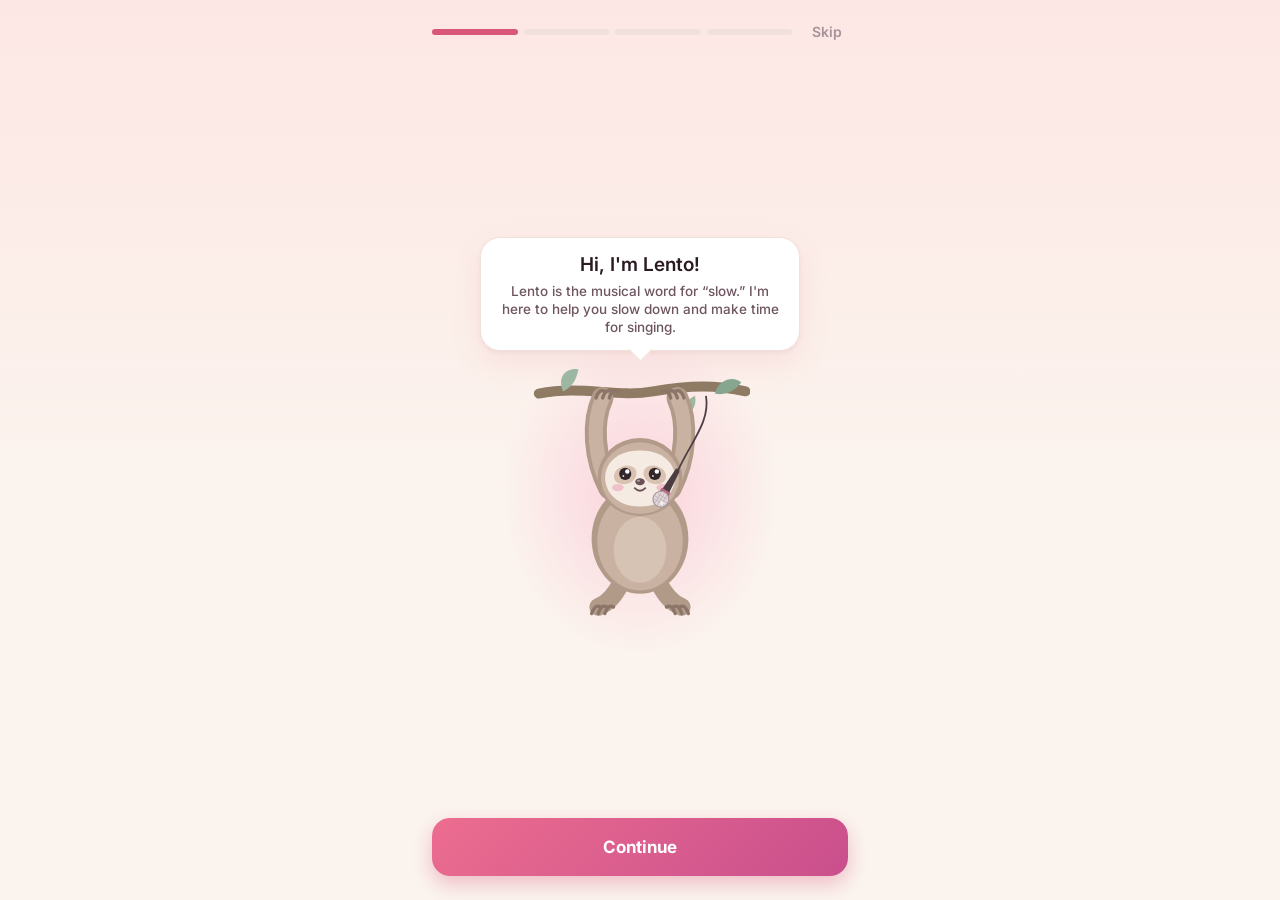
==== commit 28033ca3: "Lighter default look and two yellow looks - Studio (light rose) is the default instead of Night - Ad" ====
--- a/index.html
+++ b/index.html
@@ -2,11 +2,11 @@
 <html lang="en">
 <head>
 <meta charset="utf-8">
-<script>try{document.documentElement.dataset.theme=localStorage.getItem("lentoTheme")||"night"}catch(e){}</script>
+<script>try{document.documentElement.dataset.theme=localStorage.getItem("lentoTheme")||"studio"}catch(e){}</script>
 <meta name="viewport" content="width=device-width, initial-scale=1, viewport-fit=cover">
 <meta name="apple-mobile-web-app-capable" content="yes">
 <meta name="apple-mobile-web-app-title" content="Lento">
-<meta name="theme-color" content="#151022">
+<meta name="theme-color" content="#fbf4ee">
 <title>Lento · Vocal coach</title>
 <link rel="preconnect" href="https://fonts.googleapis.com">
 <link rel="preconnect" href="https://fonts.gstatic.com" crossorigin>
@@ -15,7 +15,7 @@
 <link rel="icon" href="sloth.svg">
 <link rel="apple-touch-icon" href="icons/icon-180.png">
 <link rel="manifest" href="manifest.webmanifest">
-<meta name="apple-mobile-web-app-status-bar-style" content="black-translucent">
+<meta name="apple-mobile-web-app-status-bar-style" content="default">
 <style>
   .scene { min-height: 100svh; padding: max(16px, env(safe-area-inset-top)) 22px calc(104px + env(safe-area-inset-bottom)); max-width: 460px; margin: 0 auto; }
   .top { width: 100%; display: flex; align-items: center; justify-content: space-between; }
--- a/theme.css
+++ b/theme.css
@@ -1,7 +1,7 @@
 /* Lento design system. Three looks, picked with data-theme on <html>:
-   night (default): a late-night practice room, deep plum with warm gold.
-   studio: warm rose and peach. forest: soft greens and cream. */
-:root, [data-theme="night"] {
+   studio (default): warm rose and peach. night: a late-night practice room,
+   deep plum with warm gold. forest: soft greens and cream. */
+[data-theme="night"] {
   --bg: #151022;
   --bg-glow: radial-gradient(120% 55% at 50% 0%, #2d2047 0%, #151022 65%);
   --surface: #211a33;
@@ -27,7 +27,7 @@
   --shadow: 0 10px 30px rgba(0, 0, 0, .35);
   color-scheme: dark;
 }
-[data-theme="studio"] {
+:root, [data-theme="studio"] {
   --bg: #fbf4ee;
   --bg-glow: linear-gradient(180deg, #fde7e4 0%, #fbf4ee 55%);
   --surface: #ffffff;
@@ -200,3 +200,57 @@
 .steps i { flex: 1; height: 6px; border-radius: 3px; background: var(--line); transition: background .3s; }
 .steps i.on { background: var(--accent); }
 .fade-in { animation: page-in .35s cubic-bezier(.2, .8, .2, 1) both; }
+
+/* Yellow looks */
+[data-theme="sunny"] {
+  --bg: #fff8e1;
+  --bg-glow: linear-gradient(180deg, #ffefb0 0%, #fff8e1 55%);
+  --surface: #ffffff;
+  --surface-2: #fffcf0;
+  --ink: #33270f;
+  --ink-2: #6f5d3a;
+  --ink-3: #ab9b78;
+  --line: #f3e6bf;
+  --accent: #f0a500;
+  --accent-ink: #b57400;
+  --accent-soft: #ffefc2;
+  --ok: #3a9d6a;
+  --ok-soft: #dcf2e4;
+  --low: #e07b2e;
+  --low-soft: #fbe5d2;
+  --high: #d9534f;
+  --high-soft: #f9dedd;
+  --bar: rgba(255, 252, 240, .94);
+  --cta: linear-gradient(135deg, #ffd54a, #ffad1f);
+  --cta-ink: #33270f;
+  --cta-shadow: 0 8px 20px rgba(240, 165, 0, .35);
+  --halo: radial-gradient(closest-side, rgba(255, 213, 74, .55), transparent);
+  --shadow: 0 2px 4px rgba(120, 90, 20, .05), 0 12px 30px rgba(240, 165, 0, .12);
+  color-scheme: light;
+}
+[data-theme="lemon"] {
+  --bg: #fffbe8;
+  --bg-glow: linear-gradient(180deg, #fff3a8 0%, #fffbe8 50%);
+  --surface: #ffffff;
+  --surface-2: #fffdf3;
+  --ink: #1f1b12;
+  --ink-2: #5d5544;
+  --ink-3: #a29a84;
+  --line: #efe8c8;
+  --accent: #e6b800;
+  --accent-ink: #8f7200;
+  --accent-soft: #fff4b8;
+  --ok: #2f9e6e;
+  --ok-soft: #d8f2e5;
+  --low: #e0832e;
+  --low-soft: #fbe7d3;
+  --high: #d4504d;
+  --high-soft: #f8dcdb;
+  --bar: rgba(255, 253, 243, .95);
+  --cta: #ffd23f;
+  --cta-ink: #1f1b12;
+  --cta-shadow: 0 5px 0 #d9a800;
+  --halo: radial-gradient(closest-side, rgba(255, 228, 92, .6), transparent);
+  --shadow: 0 3px 0 rgba(31, 27, 18, .05), 0 10px 26px rgba(214, 170, 0, .10);
+  color-scheme: light;
+}
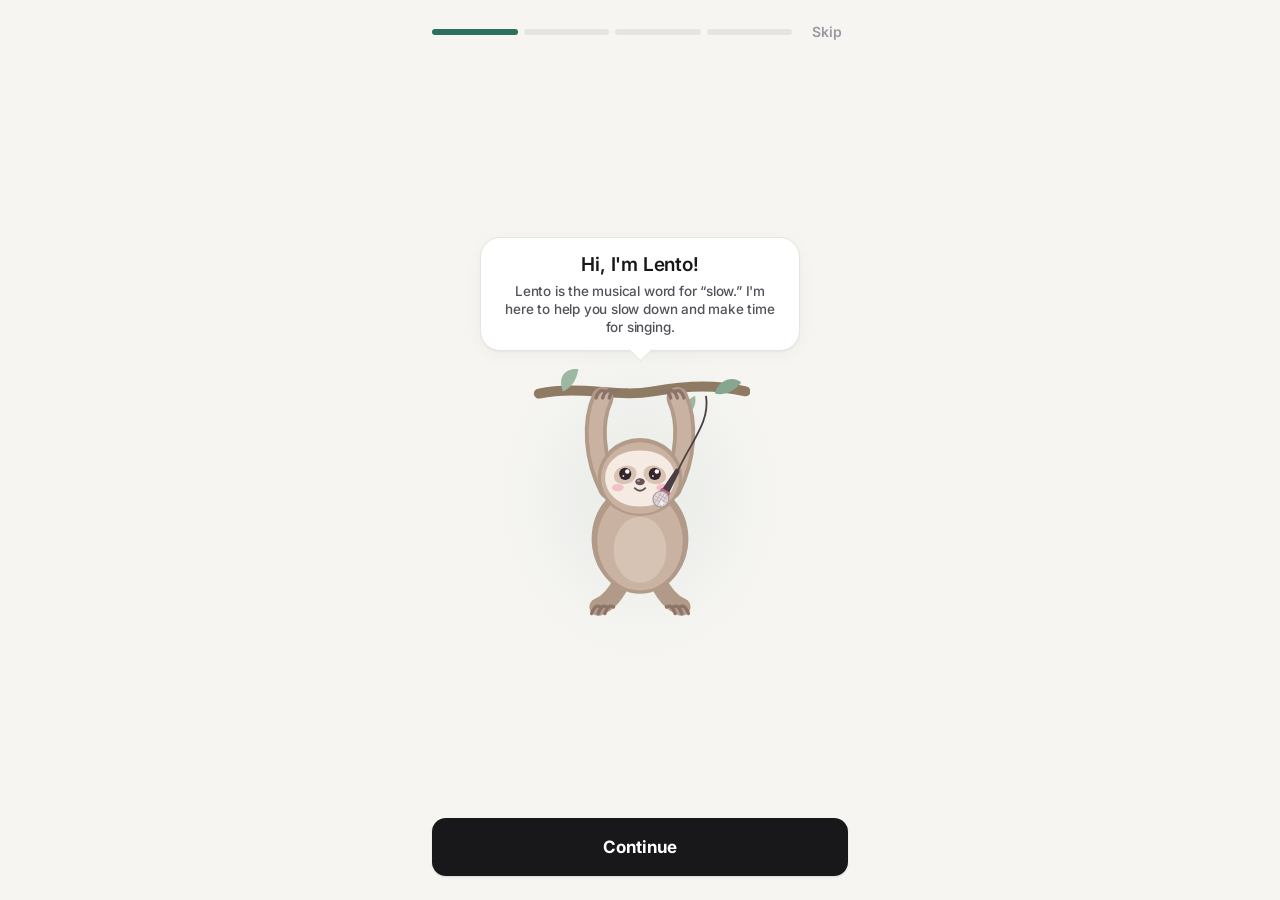
==== commit 6854069e: "Neutral, professional default look - New Neutral look: off-white, near-black buttons, one deep green" ====
--- a/index.html
+++ b/index.html
@@ -2,11 +2,11 @@
 <html lang="en">
 <head>
 <meta charset="utf-8">
-<script>try{document.documentElement.dataset.theme=localStorage.getItem("lentoTheme")||"studio"}catch(e){}</script>
+<script>try{document.documentElement.dataset.theme=localStorage.getItem("lentoTheme")||"neutral"}catch(e){}</script>
 <meta name="viewport" content="width=device-width, initial-scale=1, viewport-fit=cover">
 <meta name="apple-mobile-web-app-capable" content="yes">
 <meta name="apple-mobile-web-app-title" content="Lento">
-<meta name="theme-color" content="#fbf4ee">
+<meta name="theme-color" content="#f6f5f2">
 <title>Lento · Vocal coach</title>
 <link rel="preconnect" href="https://fonts.googleapis.com">
 <link rel="preconnect" href="https://fonts.gstatic.com" crossorigin>
@@ -29,7 +29,7 @@
 <main class="scene">
   <div class="top">
     <span class="brand">Lento</span>
-    <span class="pill" id="streak">🔥 0</span>
+    <span class="pill" id="streak">0-day streak</span>
   </div>
   <div class="grow-space"></div>
   <div class="say fade-in" id="say">Good evening! Ready to sing?<small id="sub">Warm-up, scales, your song and a cooldown</small></div>
@@ -56,7 +56,7 @@
   const minutes = buildLesson({ song }).minutes;
   const today = s.count && new Date(JSON.parse(localStorage.getItem("lentoSessions") ?? "[]").at(-1)?.at).toDateString() === new Date().toDateString();
 
-  $("streak").textContent = `🔥 ${s.streak}`;
+  $("streak").textContent = `${s.streak}-day streak`;
   $("say").firstChild.textContent = today ? "You sang today! Want to go again?" : `${greeting()}! Ready to sing?`;
   $("sub").textContent = song ? `Warm-up, scales, ${song.title} and a cooldown` : "Warm-up, scales and a cooldown";
   $("meta").textContent = `About ${minutes} minutes${s.lastAccuracy !== null ? ` · last time ${s.lastAccuracy}% on pitch` : ""}`;
--- a/theme.css
+++ b/theme.css
@@ -195,6 +195,11 @@
 .choices { width: 100%; display: flex; flex-direction: column; gap: 10px; }
 .choice { width: 100%; display: flex; align-items: center; gap: 14px; padding: 16px 18px; border-radius: 18px; background: var(--surface); border: 2px solid var(--line); font-size: 16px; font-weight: 600; text-align: left; box-shadow: var(--shadow); }
 .choice .e { font-size: 26px; }
+.choice .ic { width: 40px; height: 40px; border-radius: 12px; flex: none; display: grid; place-items: center; background: var(--accent-soft); color: var(--accent-ink); }
+.choice .ic svg { width: 20px; height: 20px; }
+.choice .grow { flex: 1; }
+.choice .hint-line { font-size: 13px; font-weight: 500; color: var(--ink-3); margin-top: 1px; }
+.choice .chev { color: var(--ink-3); font-size: 20px; }
 .choice[aria-pressed="true"] { border-color: var(--accent); background: var(--accent-soft); }
 .steps { width: 100%; display: flex; gap: 6px; }
 .steps i { flex: 1; height: 6px; border-radius: 3px; background: var(--line); transition: background .3s; }
@@ -254,3 +259,37 @@
   --shadow: 0 3px 0 rgba(31, 27, 18, .05), 0 10px 26px rgba(214, 170, 0, .10);
   color-scheme: light;
 }
+
+/* Neutral: calm and professional. Off-white, near-black, one deep green accent, no glow */
+[data-theme="neutral"] {
+  --bg: #f6f5f2;
+  --bg-glow: linear-gradient(transparent, transparent);
+  --surface: #ffffff;
+  --surface-2: #fafaf8;
+  --ink: #18181b;
+  --ink-2: #52525b;
+  --ink-3: #9a9aa2;
+  --line: #e6e4df;
+  --accent: #2f6f5e;
+  --accent-ink: #2a6152;
+  --accent-soft: #e5efeb;
+  --ok: #2f855a;
+  --ok-soft: #e1f0e7;
+  --low: #c07a2c;
+  --low-soft: #f6ebdd;
+  --high: #c2453d;
+  --high-soft: #f6e0de;
+  --bar: rgba(255, 255, 255, .9);
+  --cta: #18181b;
+  --cta-ink: #ffffff;
+  --cta-shadow: 0 1px 2px rgba(0, 0, 0, .12);
+  --halo: radial-gradient(closest-side, rgba(47, 111, 94, .07), transparent);
+  --shadow: 0 1px 2px rgba(24, 24, 27, .04), 0 4px 16px rgba(24, 24, 27, .04);
+  --serif: "Inter", -apple-system, BlinkMacSystemFont, "Segoe UI", Roboto, sans-serif;
+  --radius: 16px;
+  color-scheme: light;
+}
+[data-theme="neutral"] h1, [data-theme="neutral"] .h1, [data-theme="neutral"] h2, [data-theme="neutral"] .h2 { font-weight: 600; letter-spacing: -.025em; }
+[data-theme="neutral"] .say { font-weight: 600; letter-spacing: -.01em; }
+[data-theme="neutral"] .btn { border-radius: 14px; }
+[data-theme="neutral"] .tabbar a.sing span { border-color: var(--bg); }
